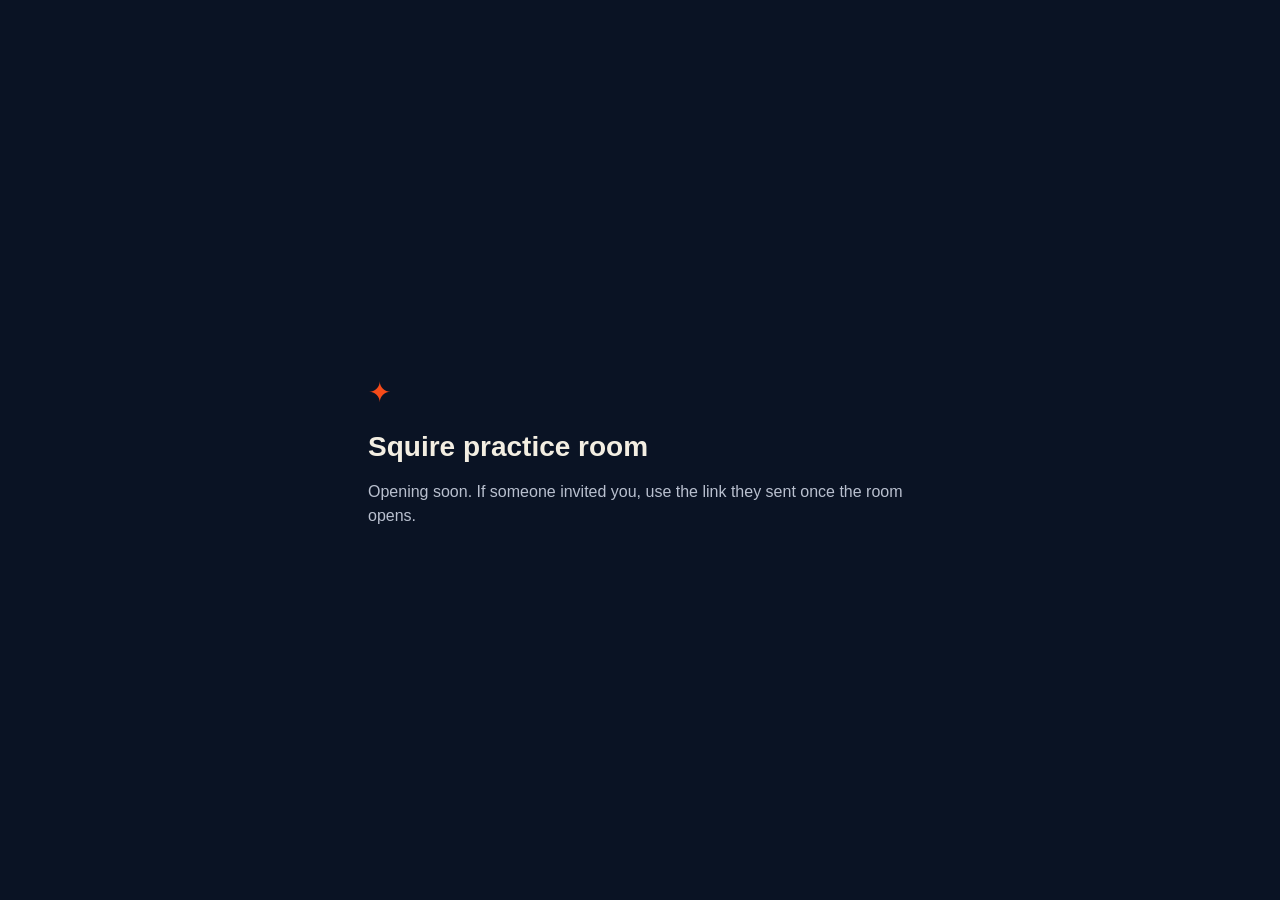
==== index.html @ 6425ca44 "Placeholder page for room.squire.coach Co-Authored-By: Claude Opus 5.5 <noreply@anthropic.com>" ====
<!doctype html>
<html lang="en">
<head>
<meta charset="utf-8">
<meta name="viewport" content="width=device-width, initial-scale=1">
<meta name="robots" content="noindex">
<title>Squire practice room</title>
<style>
  :root { color-scheme: dark; --navy: #0A1324; --ink: #F3EEE2; --ink-2: #B9C0CF; --gold: #D4AF5A; --orange: #F64B19; }
  body { margin: 0; min-height: 100vh; display: grid; place-items: center; background: var(--navy); color: var(--ink); font: 16px/1.5 -apple-system, BlinkMacSystemFont, "Segoe UI", Roboto, sans-serif; padding-inline: 20px; }
  main { max-width: 34rem; display: grid; gap: 12px; }
  .mark { color: var(--orange); font-size: 28px; }
  h1 { margin: 0; font-size: 28px; }
  p { margin: 0; color: var(--ink-2); }
</style>
</head>
<body>
<main>
  <span class="mark" aria-hidden="true">✦</span>
  <h1>Squire practice room</h1>
  <p>Opening soon. If someone invited you, use the link they sent once the room opens.</p>
</main>
</body>
</html>
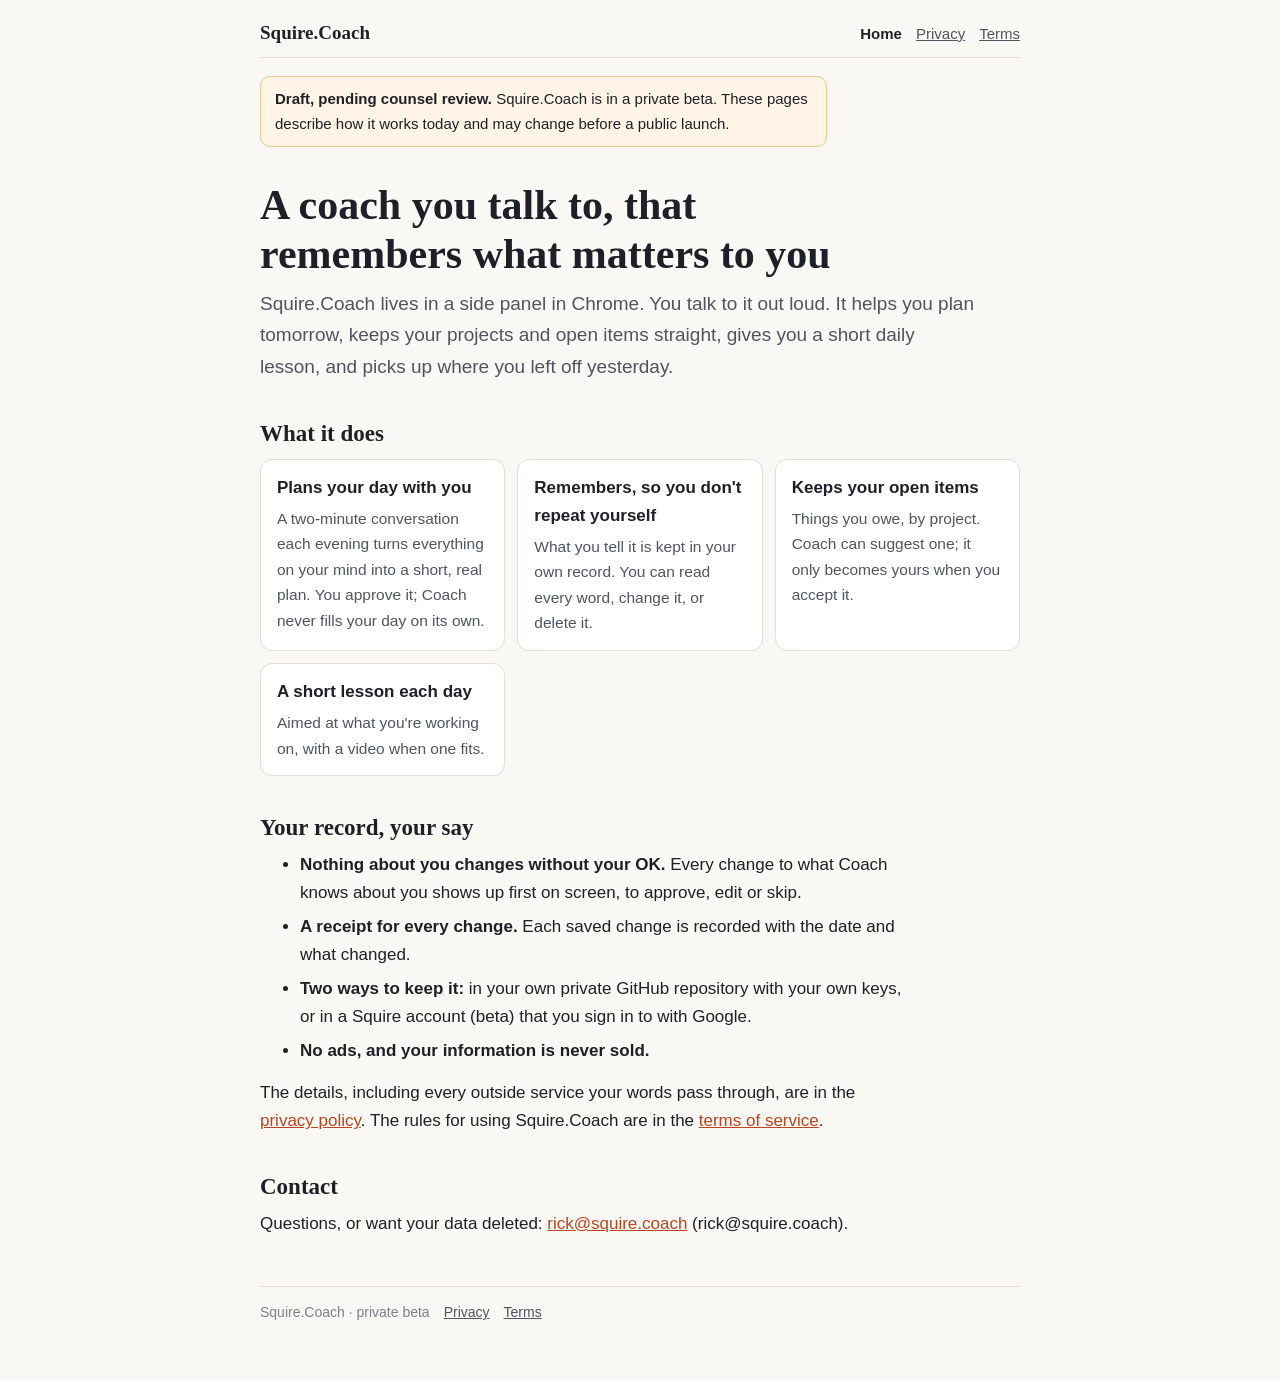
==== commit db44645b: "Squire.Coach public pages: home, privacy policy, terms of service (draft, pending counsel review) Co" ====
--- a/index.html
+++ b/index.html
@@ -2,23 +2,42 @@
 <html lang="en">
 <head>
 <meta charset="utf-8">
-<meta name="viewport" content="width=device-width, initial-scale=1">
-<meta name="robots" content="noindex">
-<title>Squire practice room</title>
-<style>
-  :root { color-scheme: dark; --navy: #0A1324; --ink: #F3EEE2; --ink-2: #B9C0CF; --gold: #D4AF5A; --orange: #F64B19; }
-  body { margin: 0; min-height: 100vh; display: grid; place-items: center; background: var(--navy); color: var(--ink); font: 16px/1.5 -apple-system, BlinkMacSystemFont, "Segoe UI", Roboto, sans-serif; padding-inline: 20px; }
-  main { max-width: 34rem; display: grid; gap: 12px; }
-  .mark { color: var(--orange); font-size: 28px; }
-  h1 { margin: 0; font-size: 28px; }
-  p { margin: 0; color: var(--ink-2); }
-</style>
+<meta name="viewport" content="width=device-width, initial-scale=1, viewport-fit=cover">
+<title>Squire.Coach</title>
+<meta name="description" content="Squire.Coach is a personal coach you talk to out loud. It remembers what matters to you, helps you plan your day, and never changes your record without your OK.">
+<link rel="stylesheet" href="site.css">
 </head>
 <body>
+<header class="site">
+  <a class="name" href="./">Squire.Coach</a>
+  <nav aria-label="Site"><a href="./" aria-current="page">Home</a><a href="privacy/">Privacy</a><a href="terms/">Terms</a></nav>
+</header>
 <main>
-  <span class="mark" aria-hidden="true">✦</span>
-  <h1>Squire practice room</h1>
-  <p>Opening soon. If someone invited you, use the link they sent once the room opens.</p>
+  <p class="draft"><b>Draft, pending counsel review.</b> Squire.Coach is in a private beta. These pages describe how it works today and may change before a public launch.</p>
+
+  <h1>A coach you talk to, that remembers what matters to you</h1>
+  <p class="lede">Squire.Coach lives in a side panel in Chrome. You talk to it out loud. It helps you plan tomorrow, keeps your projects and open items straight, gives you a short daily lesson, and picks up where you left off yesterday.</p>
+
+  <h2>What it does</h2>
+  <div class="cards">
+    <div class="card"><h3>Plans your day with you</h3><p>A two-minute conversation each evening turns everything on your mind into a short, real plan. You approve it; Coach never fills your day on its own.</p></div>
+    <div class="card"><h3>Remembers, so you don't repeat yourself</h3><p>What you tell it is kept in your own record. You can read every word, change it, or delete it.</p></div>
+    <div class="card"><h3>Keeps your open items</h3><p>Things you owe, by project. Coach can suggest one; it only becomes yours when you accept it.</p></div>
+    <div class="card"><h3>A short lesson each day</h3><p>Aimed at what you're working on, with a video when one fits.</p></div>
+  </div>
+
+  <h2>Your record, your say</h2>
+  <ul>
+    <li><b>Nothing about you changes without your OK.</b> Every change to what Coach knows about you shows up first on screen, to approve, edit or skip.</li>
+    <li><b>A receipt for every change.</b> Each saved change is recorded with the date and what changed.</li>
+    <li><b>Two ways to keep it:</b> in your own private GitHub repository with your own keys, or in a Squire account (beta) that you sign in to with Google.</li>
+    <li><b>No ads, and your information is never sold.</b></li>
+  </ul>
+  <p>The details, including every outside service your words pass through, are in the <a href="privacy/">privacy policy</a>. The rules for using Squire.Coach are in the <a href="terms/">terms of service</a>.</p>
+
+  <h2>Contact</h2>
+  <p>Questions, or want your data deleted: <a href="mailto:rick@squire.coach">rick@squire.coach</a> (rick@squire.coach).</p>
 </main>
+<footer class="site"><span>Squire.Coach · private beta</span><a href="privacy/">Privacy</a><a href="terms/">Terms</a></footer>
 </body>
 </html>
--- a/site.css
+++ b/site.css
@@ -0,0 +1,36 @@
+/* Squire.Coach public pages: plain, readable, light and dark. */
+:root {
+  --bg: #FAF8F4; --card: #FFFFFF; --ink: #1D2127; --ink-2: #4E5560; --ink-3: #7A818B; --line: #E2DED6; --accent: #B8471F; --note-bg: #FFF4E5; --note-line: #F0C98F;
+  --serif: "Source Serif 4", Georgia, "Times New Roman", serif;
+  --sans: -apple-system, BlinkMacSystemFont, "Segoe UI", Roboto, Helvetica, Arial, sans-serif;
+  color-scheme: light;
+}
+@media (prefers-color-scheme: dark) { :root:not([data-theme="light"]) { --bg: #14171B; --card: #1C2026; --ink: #ECEAE5; --ink-2: #B4BAC2; --ink-3: #8B929B; --line: #2E333A; --accent: #F07A4E; --note-bg: #2A2116; --note-line: #6B4E25; color-scheme: dark; } }
+:root[data-theme="dark"] { --bg: #14171B; --card: #1C2026; --ink: #ECEAE5; --ink-2: #B4BAC2; --ink-3: #8B929B; --line: #2E333A; --accent: #F07A4E; --note-bg: #2A2116; --note-line: #6B4E25; color-scheme: dark; }
+* { box-sizing: border-box; }
+body { margin: 0; background: var(--bg); color: var(--ink); font: 17px/1.65 var(--sans); padding-inline: 20px; padding-block: 0 56px; }
+header.site { max-width: 760px; margin: 0 auto; padding: 22px 0 10px; display: flex; gap: 16px; align-items: baseline; flex-wrap: wrap; border-bottom: 1px solid var(--line); }
+header.site .name { font: 700 19px/1.2 var(--serif); color: var(--ink); text-decoration: none; }
+header.site nav { display: flex; gap: 14px; margin-left: auto; font-size: 15px; flex-wrap: wrap; }
+header.site nav a { color: var(--ink-2); }
+header.site nav a[aria-current="page"] { color: var(--ink); font-weight: 700; text-decoration: none; }
+main { max-width: 760px; margin: 0 auto; }
+h1 { font: 700 clamp(30px, 6vw, 42px)/1.15 var(--serif); margin: 34px 0 10px; text-wrap: balance; }
+h2 { font: 700 23px/1.25 var(--serif); margin: 38px 0 8px; text-wrap: balance; }
+h3 { font-size: 17px; margin: 22px 0 4px; }
+p, ul, ol { margin: 0 0 14px; max-width: 68ch; }
+li { margin-bottom: 6px; }
+a { color: var(--accent); }
+.lede { font-size: 19px; color: var(--ink-2); }
+.draft { border: 1px solid var(--note-line); background: var(--note-bg); border-radius: 10px; padding: 10px 14px; font-size: 15px; margin: 18px 0 0; }
+.meta { color: var(--ink-3); font-size: 14px; }
+.table-wrap { overflow-x: auto; margin: 0 0 16px; }
+table { border-collapse: collapse; width: 100%; font-size: 15px; min-width: 560px; }
+th, td { text-align: left; vertical-align: top; padding: 9px 10px; border-bottom: 1px solid var(--line); }
+th { font-size: 13px; letter-spacing: .04em; text-transform: uppercase; color: var(--ink-3); }
+.cards { display: grid; grid-template-columns: repeat(auto-fit, minmax(220px, 1fr)); gap: 12px; margin: 10px 0 18px; }
+.card { background: var(--card); border: 1px solid var(--line); border-radius: 12px; padding: 14px 16px; }
+.card h3 { margin-top: 0; }
+.card p { margin: 0; font-size: 15.5px; color: var(--ink-2); }
+footer.site { max-width: 760px; margin: 48px auto 0; padding-top: 14px; border-top: 1px solid var(--line); color: var(--ink-3); font-size: 14px; display: flex; gap: 14px; flex-wrap: wrap; }
+footer.site a { color: var(--ink-2); }
